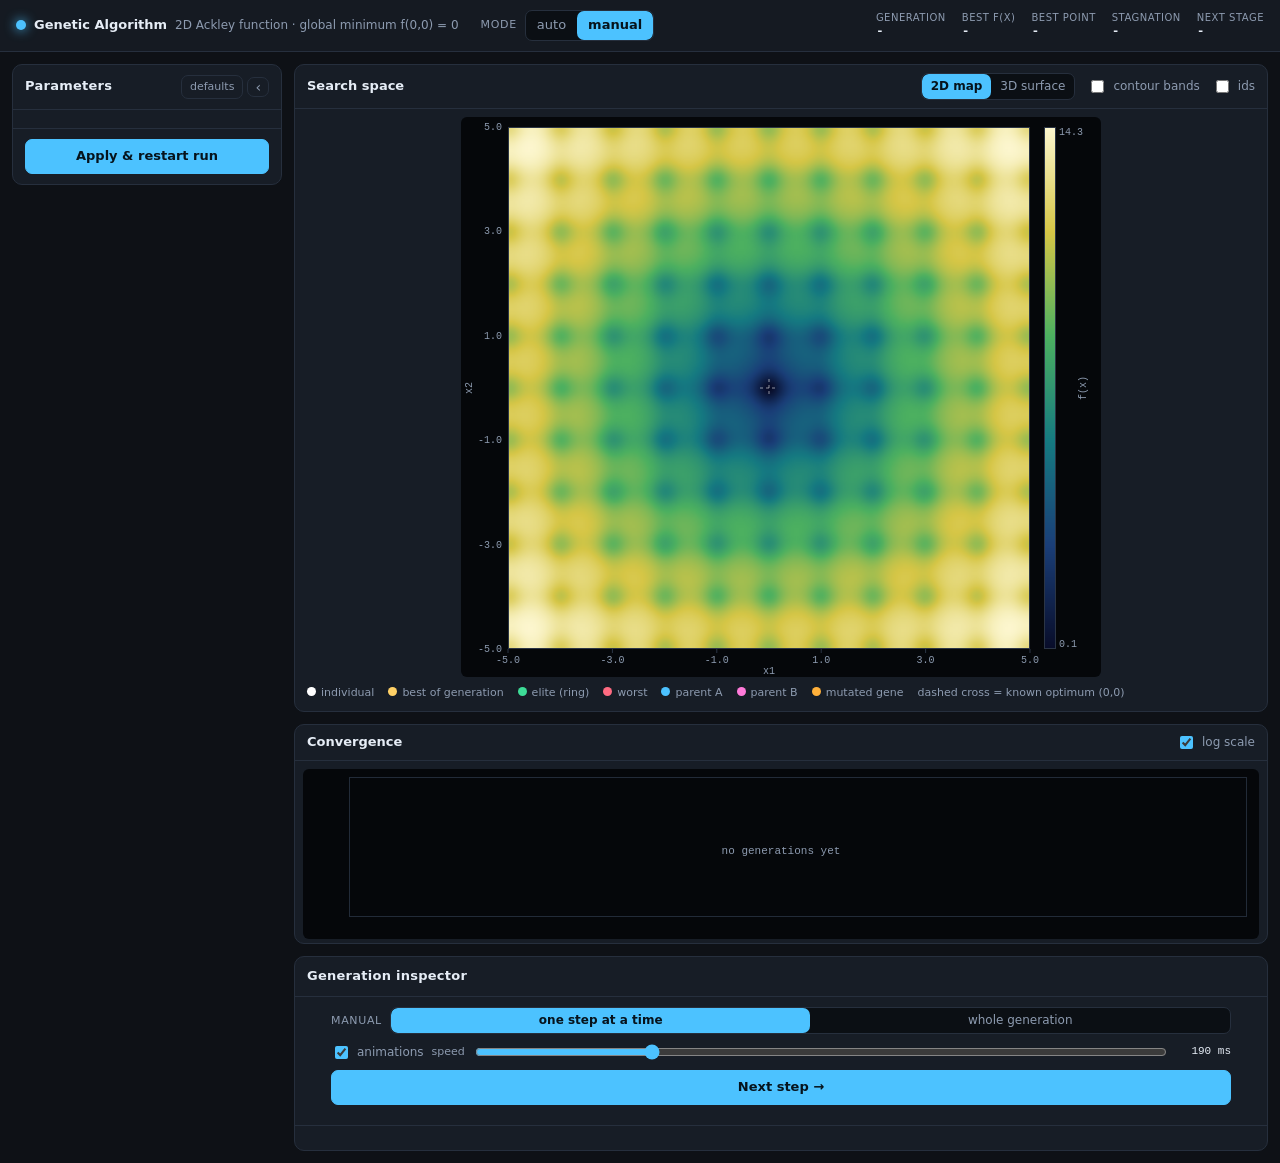
==== ga-web/static/index.html @ c939bd0e "Initial commit" ====
<!DOCTYPE html>
<html lang="en">
<head>
<meta charset="utf-8">
<meta name="viewport" content="width=device-width, initial-scale=1">
<title>GA Visualizer - 2D Ackley Function</title>
<link rel="icon" href="data:image/svg+xml,<svg xmlns='http://www.w3.org/2000/svg' viewBox='0 0 32 32'><circle cx='16' cy='16' r='13' fill='%234cc2ff'/><circle cx='16' cy='16' r='4' fill='%230e1116'/></svg>">
<link rel="stylesheet" href="css/style.css">
</head>
<body>

<!-- ===================== top bar ===================== -->
<header class="topbar">
  <div class="brand">
    <span class="dot"></span>
    <strong>Genetic Algorithm</strong>
    <span class="sub">2D Ackley function &middot; global minimum f(0,0) = 0</span>
  </div>

  <div class="modes">
    <span class="label">mode</span>
    <div class="seg" id="mode-switch">
      <button data-mode="auto">auto</button>
      <button data-mode="manual" class="on">manual</button>
    </div>
  </div>

  <div class="readouts">
    <div class="ro"><span>generation</span><b id="ro-gen">-</b></div>
    <div class="ro"><span>best f(x)</span><b id="ro-best">-</b></div>
    <div class="ro"><span>best point</span><b id="ro-point">-</b></div>
    <div class="ro"><span>stagnation</span><b id="ro-stag">-</b></div>
    <div class="ro"><span>next stage</span><b id="ro-stage">-</b></div>
  </div>
</header>

<div id="banner" class="banner hidden"></div>

<!-- ===================== layout ===================== -->
<div class="layout">

  <!-- ---------- left: parameters ---------- -->
  <aside class="side left" id="side-left">
    <div class="side-head">
      <h2>Parameters</h2>
      <div class="head-tools">
        <button id="btn-reset-params" class="mini">defaults</button>
        <button id="btn-collapse" class="mini icon" title="hide the parameter panel">&lsaquo;</button>
      </div>
    </div>
    <div id="params"></div>
    <div class="side-foot">
      <div id="dirty" class="dirty hidden">parameters changed</div>
      <button id="btn-restart" class="primary wide">Apply &amp; restart run</button>
    </div>

    <!-- shown instead of everything above while the panel is collapsed -->
    <button id="btn-expand" class="rail" title="show the parameter panel">
      &rsaquo;<span>parameters</span>
    </button>
  </aside>

  <!-- ---------- middle: the picture ---------- -->
  <main class="main">

    <section class="card">
      <div class="card-head">
        <h2>Search space</h2>
        <div class="tools">
          <div class="seg small" id="view-switch">
            <button data-view="2d" class="on">2D map</button>
            <button data-view="3d">3D surface</button>
          </div>
          <label class="chk"><input type="checkbox" id="chk-bands"> contour bands</label>
          <label class="chk"><input type="checkbox" id="chk-ids"> ids</label>
        </div>
      </div>
      <div class="canvas-wrap">
        <canvas id="landscape"></canvas>
        <div id="hint3d" class="hint hidden">drag to rotate &middot; wheel to zoom</div>
      </div>
      <div class="legend" id="legend"></div>
    </section>

    <section class="card">
      <div class="card-head">
        <h2>Convergence</h2>
        <div class="tools">
          <label class="chk"><input type="checkbox" id="chk-log" checked> log scale</label>
        </div>
      </div>
      <div class="canvas-wrap chart">
        <canvas id="chart"></canvas>
      </div>
    </section>

  </main>

  <!-- ---------- right: what happens inside one generation ---------- -->
  <aside class="side right">

    <div class="side-head">
      <h2>Generation inspector</h2>
    </div>

    <!-- run controls -->
    <div class="controls">

      <div id="manual-controls">
        <div class="row">
          <span class="label">manual</span>
          <div class="seg small grow" id="manual-switch">
            <button data-sub="step" class="on">one step at a time</button>
            <button data-sub="generation">whole generation</button>
          </div>
        </div>

        <div class="row" id="anim-row">
          <label class="chk"><input type="checkbox" id="chk-anim" checked> animations</label>
          <label class="rng grow">speed
            <input type="range" id="rng-speed" min="20" max="700" step="10" value="190">
            <output id="out-speed">190 ms</output>
          </label>
        </div>

        <div class="row">
          <button id="btn-step" class="primary grow">Next step &rarr;</button>
          <button id="btn-skip" class="ghost hidden">skip animation</button>
        </div>

        <div class="stagebar" id="stagebar"></div>
      </div>

      <div id="auto-controls" class="hidden">
        <div class="row">
          <button id="btn-play" class="primary grow">Play</button>
          <button id="btn-one" class="ghost">+1 gen</button>
        </div>
        <div class="row">
          <label class="rng grow">generations per second
            <input type="range" id="rng-fps" min="1" max="60" step="1" value="12">
            <output id="out-fps">12</output>
          </label>
        </div>
      </div>

    </div>

    <div id="inspector"></div>
  </aside>

</div>

<script src="js/ackley.js"></script>
<script src="js/landscape.js"></script>
<script src="js/chart.js"></script>
<script src="js/stages.js"></script>
<script src="js/app.js"></script>
</body>
</html>
---- ga-web/static/css/style.css ----
/* =========================================================================
   GA Ackley visualizer - styling
   Dark theme, three columns: parameters | picture | generation inspector
   ========================================================================= */

:root {
  --bg:        #0e1116;
  --bg-soft:   #151a22;
  --bg-card:   #171d26;
  --line:      #262f3d;
  --text:      #e6edf6;
  --muted:     #8d9bb0;
  --accent:    #4cc2ff;
  --accent-2:  #ffd166;
  --good:      #3ddc97;
  --bad:       #ff6b81;
  --parent-a:  #4cc2ff;
  --parent-b:  #ff7ad9;
  --mut:       #ffb03a;
}

* { box-sizing: border-box; }

html, body {
  margin: 0;
  height: 100%;
  background: var(--bg);
  color: var(--text);
  font: 13px/1.45 "Segoe UI", system-ui, -apple-system, sans-serif;
}

b, strong { font-weight: 600; }

.mono, .num {
  font-family: "Cascadia Mono", Consolas, "Courier New", monospace;
  font-variant-numeric: tabular-nums;
}

.hidden { display: none !important; }

/* ---------------------------- top bar ---------------------------------- */

.topbar {
  display: flex;
  align-items: center;
  gap: 22px;
  padding: 10px 16px;
  background: var(--bg-soft);
  border-bottom: 1px solid var(--line);
  flex-wrap: wrap;
}

.brand { display: flex; align-items: baseline; gap: 8px; }
.brand .dot {
  width: 10px; height: 10px; border-radius: 50%;
  background: var(--accent);
  box-shadow: 0 0 12px var(--accent);
  align-self: center;
}
.brand .sub { color: var(--muted); font-size: 12px; }

.modes { display: flex; align-items: center; gap: 8px; }
.label { color: var(--muted); font-size: 11px; text-transform: uppercase; letter-spacing: .06em; }

.readouts { display: flex; gap: 16px; margin-left: auto; flex-wrap: wrap; }
.ro { display: flex; flex-direction: column; line-height: 1.2; }
.ro span { color: var(--muted); font-size: 10px; text-transform: uppercase; letter-spacing: .05em; }
.ro b {
  font-family: "Cascadia Mono", Consolas, monospace;
  font-size: 13px;
  font-variant-numeric: tabular-nums;
}

/* segmented buttons */
.seg { display: inline-flex; background: #0b0f14; border: 1px solid var(--line); border-radius: 7px; overflow: hidden; }
.seg button {
  background: none; border: 0; color: var(--muted);
  padding: 5px 11px; font: inherit; cursor: pointer;
}
.seg button.on { background: var(--accent); color: #06131c; font-weight: 600; }
.seg.small button { padding: 4px 9px; font-size: 12px; }
.seg.grow { flex: 1; }
.seg.grow button { flex: 1; }

/* banner for stop messages */
.banner {
  padding: 8px 16px;
  background: #23301f;
  border-bottom: 1px solid #3c5233;
  color: #cdeec0;
  font-size: 12px;
}
.banner.warn { background: #33261c; border-color: #55402c; color: #ffd9b0; }

/* ---------------------------- layout ---------------------------------- */

/* three columns: parameters | picture | inspector.
   Columns 2 and 3 share whatever space the parameter panel gives back when
   it is collapsed, the picture taking the larger share. */
.layout {
  display: grid;
  grid-template-columns: 290px minmax(420px, 700px) minmax(430px, 1fr);
  gap: 12px;
  padding: 12px;
  align-items: start;
}

.side {
  background: var(--bg-card);
  border: 1px solid var(--line);
  border-radius: 10px;
  position: sticky;
  top: 12px;
  max-height: calc(100vh - 90px);
  display: flex;
  flex-direction: column;
  overflow: hidden;
}

.side-head {
  display: flex; align-items: center; justify-content: space-between;
  padding: 10px 12px; border-bottom: 1px solid var(--line);
}
.side-head h2 { margin: 0; font-size: 13px; letter-spacing: .02em; }

#params { overflow-y: auto; padding: 6px 12px 12px; }
.side-foot { padding: 10px 12px; border-top: 1px solid var(--line); }

.main { display: flex; flex-direction: column; gap: 12px; min-width: 0; }

.card {
  background: var(--bg-card);
  border: 1px solid var(--line);
  border-radius: 10px;
  overflow: hidden;
}
.card-head {
  display: flex; align-items: center; justify-content: space-between;
  gap: 10px; padding: 8px 12px; border-bottom: 1px solid var(--line);
}
.card-head h2 { margin: 0; font-size: 13px; }
.tools { display: flex; align-items: center; gap: 12px; flex-wrap: wrap; }

.canvas-wrap { position: relative; padding: 8px; }
.canvas-wrap canvas { width: 100%; display: block; border-radius: 6px; }
/* the search space is square, so the canvas is capped and centred instead of
   stretching into a wide box with empty margins */
#landscape {
  height: 560px; max-width: 640px; margin: 0 auto;
  background: #05070a; cursor: crosshair;
}
.canvas-wrap.chart { padding: 8px 8px 4px; }
#chart { height: 170px; background: #05070a; }

.hint {
  position: absolute; right: 16px; bottom: 16px;
  background: rgba(5,7,10,.72); border: 1px solid var(--line);
  padding: 3px 8px; border-radius: 5px; font-size: 11px; color: var(--muted);
}

.legend {
  display: flex; gap: 14px; flex-wrap: wrap;
  padding: 0 12px 10px; font-size: 11px; color: var(--muted);
}
.legend i { display: inline-block; width: 9px; height: 9px; border-radius: 50%; margin-right: 5px; vertical-align: 0; }

/* ---------------------------- controls -------------------------------- */

.controls { padding: 10px 12px; border-bottom: 1px solid var(--line); }
.row { display: flex; align-items: center; gap: 8px; margin-bottom: 8px; flex-wrap: wrap; }
.row:last-child { margin-bottom: 0; }
.grow { flex: 1; }

button {
  font: inherit; cursor: pointer; border-radius: 7px;
  border: 1px solid var(--line); background: #1d2530; color: var(--text);
  padding: 7px 12px;
}
button:hover { border-color: #3a4657; }
button:disabled { opacity: .45; cursor: not-allowed; }
button.primary { background: var(--accent); border-color: var(--accent); color: #06131c; font-weight: 600; }
button.primary:hover { filter: brightness(1.08); }
button.ghost { background: transparent; color: var(--muted); }
button.wide { width: 100%; }
button.mini { padding: 3px 8px; font-size: 11px; background: transparent; color: var(--muted); }

.chk { display: inline-flex; align-items: center; gap: 6px; font-size: 12px; color: var(--muted); cursor: pointer; }
.chk input { accent-color: var(--accent); }

.rng { display: flex; align-items: center; gap: 8px; font-size: 11px; color: var(--muted); }
.rng input[type=range] { flex: 1; accent-color: var(--accent); min-width: 70px; }
.rng output { font-family: Consolas, monospace; color: var(--text); min-width: 54px; text-align: right; }

.dirty { color: var(--accent-2); font-size: 11px; margin-bottom: 6px; }

/* parameter fields */
.pgroup { margin-top: 12px; }
.pgroup > h3 {
  margin: 0 0 6px; font-size: 10px; letter-spacing: .09em;
  text-transform: uppercase; color: var(--muted);
  border-bottom: 1px solid var(--line); padding-bottom: 4px;
}
.field { margin-bottom: 9px; }
.field .top { display: flex; justify-content: space-between; align-items: baseline; gap: 6px; }
.field .name { font-size: 12px; }
.field .val { font-family: Consolas, monospace; font-size: 12px; color: var(--accent); }
.field input[type=range] { width: 100%; accent-color: var(--accent); margin: 2px 0 0; }
.field select, .field input[type=number] {
  width: 100%; margin-top: 3px; padding: 5px 7px;
  background: #0b0f14; color: var(--text);
  border: 1px solid var(--line); border-radius: 6px; font: inherit;
}
.field .note { color: var(--muted); font-size: 10.5px; margin-top: 2px; }
.field.locked .val { color: var(--muted); }
.seedrow { display: flex; gap: 6px; align-items: center; }
.seedrow input[type=number] { flex: 1; }

/* ---------------------------- stage bar ------------------------------- */

.stagebar { display: flex; gap: 4px; margin-top: 10px; }
.stagebar div {
  flex: 1; text-align: center; font-size: 10px; padding: 4px 2px;
  border: 1px solid var(--line); border-radius: 5px; color: var(--muted);
  text-transform: uppercase; letter-spacing: .03em;
}
.stagebar div.done { border-color: #2c4a3a; color: var(--good); }
.stagebar div.now  { border-color: var(--accent); color: var(--accent); background: #0f2431; }

/* ---------------------------- inspector ------------------------------- */

#inspector { overflow-y: auto; padding: 12px; }
/* the inspector can get wide on a big screen, so keep the panels readable */
#inspector .stage, .controls > div { max-width: 900px; margin-left: auto; margin-right: auto; }

.stage {
  border: 1px solid var(--line); border-radius: 9px;
  margin-bottom: 12px; overflow: hidden; background: #131821;
}
.stage > header {
  display: flex; align-items: center; gap: 8px;
  padding: 7px 10px; background: #1a2130; border-bottom: 1px solid var(--line);
}
.stage > header .n {
  width: 18px; height: 18px; border-radius: 50%;
  background: var(--accent); color: #06131c;
  font-size: 11px; font-weight: 700; display: grid; place-items: center;
}
.stage > header h3 { margin: 0; font-size: 12.5px; }
.stage > header .tag { margin-left: auto; font-size: 11px; color: var(--muted); }
.stage .body { padding: 9px 10px; }
.stage .explain { color: var(--muted); font-size: 11.5px; margin: 0 0 8px; }

.kv { display: flex; flex-wrap: wrap; gap: 6px 14px; margin-bottom: 8px; }
.kv div { font-size: 11.5px; color: var(--muted); }
.kv div b { color: var(--text); font-family: Consolas, monospace; margin-left: 4px; }

/* tables */
table.grid { width: 100%; border-collapse: collapse; font-size: 11.5px; }
table.grid th, table.grid td {
  text-align: right; padding: 2px 5px; border-bottom: 1px solid #1e2632;
  font-family: Consolas, monospace;
}
table.grid th { color: var(--muted); font-weight: 500; font-family: inherit; text-align: right; }
table.grid td.l, table.grid th.l { text-align: left; }
table.grid tr.best td { background: #2a2410; color: var(--accent-2); }
table.grid tr.worst td { background: #2c1a1f; color: var(--bad); }
table.grid tr.elite td { box-shadow: inset 2px 0 0 var(--good); }
table.grid tr.hit td { background: #10293a; }
.scroll { max-height: 190px; overflow-y: auto; border: 1px solid var(--line); border-radius: 6px; }

.bar { height: 6px; background: #0b0f14; border-radius: 3px; overflow: hidden; min-width: 40px; }
.bar > i { display: block; height: 100%; background: var(--accent); transition: width .25s; }

/* ---- roulette tape ---- */
.tape-box { margin: 4px 0 10px; }
.tape {
  position: relative; height: 34px; border: 1px solid var(--line);
  border-radius: 6px; background: #0b0f14; overflow: hidden; display: flex;
}
.tape .seg-i { height: 100%; border-right: 1px solid #0b0f14; transition: filter .15s, background .15s; }
.tape .seg-i.hit { background: var(--accent-2) !important; filter: brightness(1.4); }
.tape .seg-i.cold { filter: grayscale(1) brightness(.4); }
.tape-head {
  position: absolute; top: 0; bottom: 0; width: 2px;
  background: #fff; box-shadow: 0 0 8px #fff;
  transition: left .18s cubic-bezier(.3,.9,.3,1);
}
.tape-head::before {
  content: ''; position: absolute; top: 0; left: -4px;
  border-left: 5px solid transparent; border-right: 5px solid transparent;
  border-top: 7px solid #fff;
}
.tape-scale { display: flex; justify-content: space-between; font-size: 10px; color: var(--muted); margin-top: 3px; }
.spinline { font-family: Consolas, monospace; font-size: 11.5px; margin-bottom: 6px; }
.spinline b { color: var(--accent-2); }

.poolwrap { display: flex; flex-wrap: wrap; gap: 3px; }
.chip {
  font-family: Consolas, monospace; font-size: 11px;
  border: 1px solid var(--line); border-radius: 5px; padding: 1px 5px;
  background: #0f141c; color: var(--muted);
}
.chip.fresh { animation: pop .3s ease-out; border-color: var(--accent-2); color: var(--accent-2); }
@keyframes pop { from { transform: scale(.4); opacity: 0; } to { transform: scale(1); opacity: 1; } }

/* ---- gene chips / crossover ---- */
.pairbox { border: 1px solid var(--line); border-radius: 8px; padding: 8px; margin-bottom: 8px; background: #10151d; }
.pairbox.now { border-color: var(--accent); box-shadow: 0 0 0 1px rgba(76,194,255,.25); }
.pairhead { display: flex; align-items: center; gap: 8px; font-size: 11.5px; color: var(--muted); margin-bottom: 6px; }
.pairhead .dice { font-family: Consolas, monospace; }
.pairhead .yes { color: var(--good); }
.pairhead .no { color: var(--bad); }

.crow { display: flex; align-items: center; gap: 6px; margin-bottom: 4px; }
.crow .who { width: 62px; font-size: 11px; color: var(--muted); }
.genes { display: flex; gap: 4px; position: relative; }
.gene {
  font-family: Consolas, monospace; font-size: 11.5px;
  padding: 3px 7px; border-radius: 5px; min-width: 74px; text-align: right;
  border: 1px solid var(--line); background: #0b0f14;
  transition: transform .3s, background .3s, border-color .3s;
}
.gene.from-a { border-color: var(--parent-a); color: var(--parent-a); }
.gene.from-b { border-color: var(--parent-b); color: var(--parent-b); }
.gene.fly { animation: fly .35s ease-out; }
@keyframes fly { from { transform: translateY(-16px) scale(.9); opacity: .2; } to { transform: none; opacity: 1; } }
.cut {
  width: 0; border-left: 2px dashed var(--accent-2); margin: 0 1px;
  align-self: stretch; animation: grow .25s ease-out;
}
@keyframes grow { from { opacity: 0; transform: scaleY(.2); } to { opacity: 1; transform: none; } }

/* ---- mutation ---- */
.mrow { display: flex; align-items: center; gap: 6px; margin-bottom: 3px; font-size: 11.5px; padding: 0 4px; }
.mrow .who { width: 56px; color: var(--muted); font-family: Consolas, monospace; }
.mgene { display: flex; align-items: center; gap: 4px; }
.mgene .gene { min-width: 62px; }
.mrow .roll { width: 74px; color: var(--muted); font-family: Consolas, monospace; font-size: 10.5px; }
.gene.mutating { animation: shake .35s; background: #3a2a10; border-color: var(--mut); color: var(--mut); }
@keyframes shake {
  0%,100% { transform: translateX(0); }
  25% { transform: translateX(-3px); }
  75% { transform: translateX(3px); }
}
.gene.mutated { border-color: var(--mut); color: var(--mut); }
.badge { font-size: 10px; padding: 1px 5px; border-radius: 4px; border: 1px solid var(--line); color: var(--muted); }
.badge.mut { border-color: var(--mut); color: var(--mut); }
.badge.oob { border-color: var(--bad); color: var(--bad); }
.badge.ok { border-color: var(--good); color: var(--good); }

.swapline { display: flex; align-items: center; gap: 8px; font-family: Consolas, monospace; font-size: 11.5px; margin: 4px 0; }
.arrow { color: var(--accent-2); }

.empty { color: var(--muted); font-size: 12px; padding: 18px 8px; text-align: center; }

/* ------------------- collapsing the parameter panel -------------------- */

.head-tools { display: flex; align-items: center; gap: 4px; }
button.mini.icon { padding: 2px 7px; font-size: 14px; line-height: 1; }

/* the thin strip that replaces the panel when it is collapsed */
.rail { display: none; }

body.side-collapsed .layout {
  grid-template-columns: 30px minmax(420px, 700px) minmax(430px, 1fr);
}
body.side-collapsed #side-left > *:not(.rail) { display: none; }
/* the whole strip is the click target, so make it fill the column */
body.side-collapsed #side-left { overflow: visible; height: calc(100vh - 96px); }
body.side-collapsed .rail {
  display: flex; flex-direction: column; align-items: center; gap: 10px;
  width: 100%; height: 100%; min-height: 220px; padding: 10px 0;
  background: none; border: 0; border-radius: 10px;
  color: var(--muted); font-size: 14px; cursor: pointer;
}
body.side-collapsed .rail:hover { background: #1b2230; color: var(--text); }
body.side-collapsed .rail span {
  writing-mode: vertical-rl; text-orientation: mixed;
  font-size: 10px; letter-spacing: .14em; text-transform: uppercase;
}

/* ---------------------------- narrow screens -------------------------- */

/* The inspector stays in the middle column instead of spanning the whole
   width - a full-width row would end up underneath the sticky panel on the
   left and get covered by it. */
@media (max-width: 1400px) {
  .layout { grid-template-columns: 270px minmax(380px, 1fr); }
  body.side-collapsed .layout { grid-template-columns: 30px minmax(380px, 1fr); }
  .side.right { grid-column: 2; position: static; max-height: none; }
  body.side-collapsed .side.right { grid-column: 2; }
  #inspector { max-height: 760px; }
}
@media (max-width: 900px) {
  .layout, body.side-collapsed .layout { grid-template-columns: 1fr; }
  .side, .side.right { position: static; max-height: none; grid-column: 1; }
  #params { max-height: 320px; }
  body.side-collapsed #side-left { height: auto; }
  body.side-collapsed .rail { min-height: 0; flex-direction: row; }
  body.side-collapsed .rail span { writing-mode: horizontal-tb; }
}
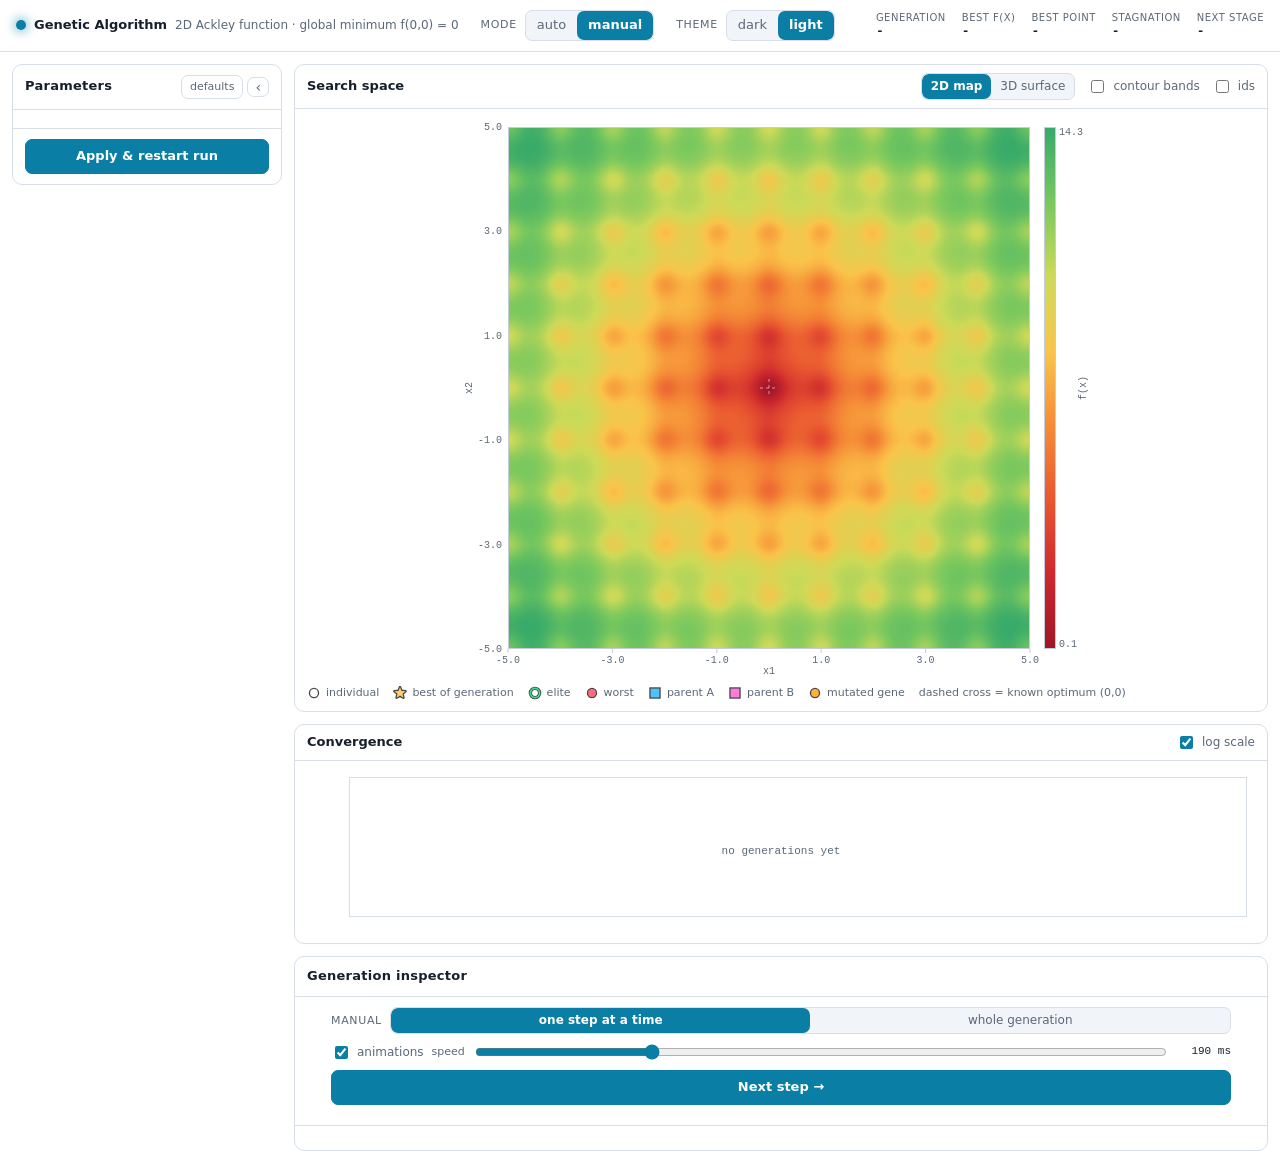
==== commit 5bd5d074: "web updated" ====
--- a/ga-web/static/index.html
+++ b/ga-web/static/index.html
@@ -22,6 +22,14 @@
     <div class="seg" id="mode-switch">
       <button data-mode="auto">auto</button>
       <button data-mode="manual" class="on">manual</button>
+    </div>
+  </div>
+
+  <div class="modes">
+    <span class="label">theme</span>
+    <div class="seg" id="theme-switch">
+      <button data-theme="dark">dark</button>
+      <button data-theme="light">light</button>
     </div>
   </div>
 
@@ -77,7 +85,7 @@
       </div>
       <div class="canvas-wrap">
         <canvas id="landscape"></canvas>
-        <div id="hint3d" class="hint hidden">drag to rotate &middot; wheel to zoom</div>
+        <div id="hint3d" class="hint hidden">drag to rotate &middot; wheel to zoom &middot; double-click to reset</div>
       </div>
       <div class="legend" id="legend"></div>
     </section>
@@ -151,6 +159,7 @@
 
 </div>
 
+<script src="js/theme.js"></script>
 <script src="js/ackley.js"></script>
 <script src="js/landscape.js"></script>
 <script src="js/chart.js"></script>
--- a/ga-web/static/css/style.css
+++ b/ga-web/static/css/style.css
@@ -1,22 +1,146 @@
 /* =========================================================================
    GA Ackley visualizer - styling
-   Dark theme, three columns: parameters | picture | generation inspector
+   Three columns: parameters | picture | generation inspector
+
+   Two themes, picked with the switch in the top bar. Everything that has a
+   colour goes through a custom property below, including the bits drawn on
+   the two canvases - landscape.js and chart.js read these same properties
+   rather than keeping a second copy of the palette.
    ========================================================================= */
 
 :root {
-  --bg:        #0e1116;
-  --bg-soft:   #151a22;
-  --bg-card:   #171d26;
-  --line:      #262f3d;
-  --text:      #e6edf6;
-  --muted:     #8d9bb0;
-  --accent:    #4cc2ff;
-  --accent-2:  #ffd166;
-  --good:      #3ddc97;
-  --bad:       #ff6b81;
-  --parent-a:  #4cc2ff;
-  --parent-b:  #ff7ad9;
-  --mut:       #ffb03a;
+  /* ---- surfaces and text ---- */
+  --bg:          #0e1116;
+  --bg-soft:     #151a22;
+  --bg-card:     #171d26;
+  --bg-box:      #131821;
+  --bg-box-head: #1a2130;
+  --bg-note:     #0f141c;
+  --bg-pair:     #10151d;
+  --sunken:      #0b0f14;
+  --btn:         #1d2530;
+  --btn-hover:   #1b2230;
+  --canvas-bg:   #05070a;
+  --line:        #262f3d;
+  --line-soft:   #1e2632;
+  --line-strong: #3a4657;
+  --text:        #e6edf6;
+  --muted:       #8d9bb0;
+  --on-accent:   #06131c;
+
+  /* ---- meaning ---- */
+  --accent:      #4cc2ff;
+  --accent-2:    #ffd166;
+  --good:        #3ddc97;
+  --bad:         #ff6b81;
+  --parent-a:    #4cc2ff;
+  --parent-b:    #ff7ad9;
+  --mut:         #ffb03a;
+  --accent-soft: #0f2431;
+  --good-soft:   #2c4a3a;
+  --mut-soft:    #3a2a10;
+  --row-best:    #2a2410;
+  --row-worst:   #2c1a1f;
+  --row-hit:     #10293a;
+  --pointer:     #ffffff;
+  --banner-bg:   #23301f;
+  --banner-line: #3c5233;
+  --banner-text: #cdeec0;
+  --warn-bg:     #33261c;
+  --warn-line:   #55402c;
+  --warn-text:   #ffd9b0;
+  --hint-bg:     rgba(5,7,10,.72);
+  --accent-glow: rgba(76,194,255,.25);
+
+  /* ---- canvas furniture (read from JavaScript) ---- */
+  --c-frame:       #2b3545;
+  --c-label:       #8d9bb0;
+  --c-3d-top:      #111a28;
+  --c-3d-bottom:   #0a0e16;
+  --c-floor:       rgba(150,175,210,.13);
+  --c-plate:       rgba(10,14,22,.72);
+  --c-axis-x1:     #e8564f;
+  --c-axis-x2:     #5b8cff;
+  --c-axis-z:      #2ad1bd;
+  --c-stem:        rgba(255,255,255,.09);
+  --c-stem-best:   rgba(255,209,102,.30);
+  --c-shadow:      rgba(255,255,255,.22);
+  --c-origin:      #ffffff;
+  --c-origin-line: rgba(255,255,255,.42);
+  --c-origin-glow: 255,255,255;
+  --c-origin-text: rgba(255,255,255,.78);
+  --c-chart-frame: #222b38;
+  --c-chart-guide: rgba(255,255,255,.05);
+  --c-chart-label: #6c7a8d;
+  --c-series-best: #4cc2ff;
+  --c-series-avg:  #ff9f45;
+}
+
+/* Light theme: every panel goes white, and the colours that carry meaning
+   are darkened enough to stay readable on it. */
+:root[data-theme="light"] {
+  --bg:          #ffffff;
+  --bg-soft:     #ffffff;
+  --bg-card:     #ffffff;
+  --bg-box:      #ffffff;
+  --bg-box-head: #f5f7fa;
+  --bg-note:     #f8fafc;
+  --bg-pair:     #ffffff;
+  --sunken:      #f1f4f8;
+  --btn:         #ffffff;
+  --btn-hover:   #eef2f7;
+  --canvas-bg:   #ffffff;
+  --line:        #d7dee8;
+  --line-soft:   #e9eef4;
+  --line-strong: #aab6c6;
+  --text:        #16202c;
+  --muted:       #5b6878;
+  --on-accent:   #ffffff;
+
+  --accent:      #0a7ea4;
+  --accent-2:    #a06c00;
+  --good:        #0a8f57;
+  --bad:         #cf2f3f;
+  --parent-a:    #0a7ea4;
+  --parent-b:    #b8318f;
+  --mut:         #a85f00;
+  --accent-soft: #e3f3fa;
+  --good-soft:   #a9ddc3;
+  --mut-soft:    #fbeed6;
+  --row-best:    #fdf3d8;
+  --row-worst:   #fde3e6;
+  --row-hit:     #e0f0fa;
+  --pointer:     #16202c;
+  --banner-bg:   #e8f6e4;
+  --banner-line: #b6dcab;
+  --banner-text: #245b18;
+  --warn-bg:     #fdefe0;
+  --warn-line:   #eccaa4;
+  --warn-text:   #8a4b12;
+  --hint-bg:     rgba(255,255,255,.88);
+  --accent-glow: rgba(10,126,164,.22);
+
+  --c-frame:       #c4ccd8;
+  --c-label:       #5b6878;
+  --c-3d-top:      #ffffff;
+  --c-3d-bottom:   #f4f7fb;
+  --c-floor:       rgba(30,50,80,.16);
+  --c-plate:       rgba(255,255,255,.86);
+  --c-axis-x1:     #cf3a30;
+  --c-axis-x2:     #2a5fd0;
+  --c-axis-z:      #0c8f80;
+  --c-stem:        rgba(25,40,60,.18);
+  --c-stem-best:   rgba(160,108,0,.45);
+  --c-shadow:      rgba(25,40,60,.30);
+  --c-origin:      #ffffff;          /* sits on the surface, not the page */
+  --c-origin-line: rgba(25,40,60,.45);
+  --c-origin-glow: 255,255,255;
+  --c-origin-text: rgba(22,32,44,.85);
+  --c-chart-frame: #d7dee8;
+  --c-chart-guide: rgba(25,40,60,.08);
+  --c-chart-label: #5b6878;
+  --c-series-best: #0a7ea4;
+  --c-series-avg:  #c4671a;
 }
 
 * { box-sizing: border-box; }
@@ -72,12 +196,12 @@
 }
 
 /* segmented buttons */
-.seg { display: inline-flex; background: #0b0f14; border: 1px solid var(--line); border-radius: 7px; overflow: hidden; }
+.seg { display: inline-flex; background: var(--sunken); border: 1px solid var(--line); border-radius: 7px; overflow: hidden; }
 .seg button {
   background: none; border: 0; color: var(--muted);
   padding: 5px 11px; font: inherit; cursor: pointer;
 }
-.seg button.on { background: var(--accent); color: #06131c; font-weight: 600; }
+.seg button.on { background: var(--accent); color: var(--on-accent); font-weight: 600; }
 .seg.small button { padding: 4px 9px; font-size: 12px; }
 .seg.grow { flex: 1; }
 .seg.grow button { flex: 1; }
@@ -85,12 +209,12 @@
 /* banner for stop messages */
 .banner {
   padding: 8px 16px;
-  background: #23301f;
-  border-bottom: 1px solid #3c5233;
-  color: #cdeec0;
+  background: var(--banner-bg);
+  border-bottom: 1px solid var(--banner-line);
+  color: var(--banner-text);
   font-size: 12px;
 }
-.banner.warn { background: #33261c; border-color: #55402c; color: #ffd9b0; }
+.banner.warn { background: var(--warn-bg); border-color: var(--warn-line); color: var(--warn-text); }
 
 /* ---------------------------- layout ---------------------------------- */
 
@@ -147,14 +271,14 @@
    stretching into a wide box with empty margins */
 #landscape {
   height: 560px; max-width: 640px; margin: 0 auto;
-  background: #05070a; cursor: crosshair;
+  background: var(--canvas-bg); cursor: crosshair;
 }
 .canvas-wrap.chart { padding: 8px 8px 4px; }
-#chart { height: 170px; background: #05070a; }
+#chart { height: 170px; background: var(--canvas-bg); }
 
 .hint {
   position: absolute; right: 16px; bottom: 16px;
-  background: rgba(5,7,10,.72); border: 1px solid var(--line);
+  background: var(--hint-bg); border: 1px solid var(--line);
   padding: 3px 8px; border-radius: 5px; font-size: 11px; color: var(--muted);
 }
 
@@ -163,6 +287,8 @@
   padding: 0 12px 10px; font-size: 11px; color: var(--muted);
 }
 .legend i { display: inline-block; width: 9px; height: 9px; border-radius: 50%; margin-right: 5px; vertical-align: 0; }
+.legend span { display: inline-flex; align-items: center; gap: 5px; }
+.legend svg { flex: none; }
 
 /* ---------------------------- controls -------------------------------- */
 
@@ -173,12 +299,12 @@
 
 button {
   font: inherit; cursor: pointer; border-radius: 7px;
-  border: 1px solid var(--line); background: #1d2530; color: var(--text);
+  border: 1px solid var(--line); background: var(--btn); color: var(--text);
   padding: 7px 12px;
 }
-button:hover { border-color: #3a4657; }
+button:hover { border-color: var(--line-strong); }
 button:disabled { opacity: .45; cursor: not-allowed; }
-button.primary { background: var(--accent); border-color: var(--accent); color: #06131c; font-weight: 600; }
+button.primary { background: var(--accent); border-color: var(--accent); color: var(--on-accent); font-weight: 600; }
 button.primary:hover { filter: brightness(1.08); }
 button.ghost { background: transparent; color: var(--muted); }
 button.wide { width: 100%; }
@@ -207,7 +333,7 @@
 .field input[type=range] { width: 100%; accent-color: var(--accent); margin: 2px 0 0; }
 .field select, .field input[type=number] {
   width: 100%; margin-top: 3px; padding: 5px 7px;
-  background: #0b0f14; color: var(--text);
+  background: var(--sunken); color: var(--text);
   border: 1px solid var(--line); border-radius: 6px; font: inherit;
 }
 .field .note { color: var(--muted); font-size: 10.5px; margin-top: 2px; }
@@ -223,8 +349,8 @@
   border: 1px solid var(--line); border-radius: 5px; color: var(--muted);
   text-transform: uppercase; letter-spacing: .03em;
 }
-.stagebar div.done { border-color: #2c4a3a; color: var(--good); }
-.stagebar div.now  { border-color: var(--accent); color: var(--accent); background: #0f2431; }
+.stagebar div.done { border-color: var(--good-soft); color: var(--good); }
+.stagebar div.now  { border-color: var(--accent); color: var(--accent); background: var(--accent-soft); }
 
 /* ---------------------------- inspector ------------------------------- */
 
@@ -234,15 +360,15 @@
 
 .stage {
   border: 1px solid var(--line); border-radius: 9px;
-  margin-bottom: 12px; overflow: hidden; background: #131821;
+  margin-bottom: 12px; overflow: hidden; background: var(--bg-box);
 }
 .stage > header {
   display: flex; align-items: center; gap: 8px;
-  padding: 7px 10px; background: #1a2130; border-bottom: 1px solid var(--line);
+  padding: 7px 10px; background: var(--bg-box-head); border-bottom: 1px solid var(--line);
 }
 .stage > header .n {
   width: 18px; height: 18px; border-radius: 50%;
-  background: var(--accent); color: #06131c;
+  background: var(--accent); color: var(--on-accent);
   font-size: 11px; font-weight: 700; display: grid; place-items: center;
 }
 .stage > header h3 { margin: 0; font-size: 12.5px; }
@@ -257,38 +383,38 @@
 /* tables */
 table.grid { width: 100%; border-collapse: collapse; font-size: 11.5px; }
 table.grid th, table.grid td {
-  text-align: right; padding: 2px 5px; border-bottom: 1px solid #1e2632;
+  text-align: right; padding: 2px 5px; border-bottom: 1px solid var(--line-soft);
   font-family: Consolas, monospace;
 }
 table.grid th { color: var(--muted); font-weight: 500; font-family: inherit; text-align: right; }
 table.grid td.l, table.grid th.l { text-align: left; }
-table.grid tr.best td { background: #2a2410; color: var(--accent-2); }
-table.grid tr.worst td { background: #2c1a1f; color: var(--bad); }
+table.grid tr.best td { background: var(--row-best); color: var(--accent-2); }
+table.grid tr.worst td { background: var(--row-worst); color: var(--bad); }
 table.grid tr.elite td { box-shadow: inset 2px 0 0 var(--good); }
-table.grid tr.hit td { background: #10293a; }
+table.grid tr.hit td { background: var(--row-hit); }
 .scroll { max-height: 190px; overflow-y: auto; border: 1px solid var(--line); border-radius: 6px; }
 
-.bar { height: 6px; background: #0b0f14; border-radius: 3px; overflow: hidden; min-width: 40px; }
+.bar { height: 6px; background: var(--sunken); border-radius: 3px; overflow: hidden; min-width: 40px; }
 .bar > i { display: block; height: 100%; background: var(--accent); transition: width .25s; }
 
 /* ---- roulette tape ---- */
 .tape-box { margin: 4px 0 10px; }
 .tape {
   position: relative; height: 34px; border: 1px solid var(--line);
-  border-radius: 6px; background: #0b0f14; overflow: hidden; display: flex;
-}
-.tape .seg-i { height: 100%; border-right: 1px solid #0b0f14; transition: filter .15s, background .15s; }
+  border-radius: 6px; background: var(--sunken); overflow: hidden; display: flex;
+}
+.tape .seg-i { height: 100%; border-right: 1px solid var(--sunken); transition: filter .15s, background .15s; }
 .tape .seg-i.hit { background: var(--accent-2) !important; filter: brightness(1.4); }
 .tape .seg-i.cold { filter: grayscale(1) brightness(.4); }
 .tape-head {
   position: absolute; top: 0; bottom: 0; width: 2px;
-  background: #fff; box-shadow: 0 0 8px #fff;
+  background: var(--pointer); box-shadow: 0 0 8px var(--pointer);
   transition: left .18s cubic-bezier(.3,.9,.3,1);
 }
 .tape-head::before {
   content: ''; position: absolute; top: 0; left: -4px;
   border-left: 5px solid transparent; border-right: 5px solid transparent;
-  border-top: 7px solid #fff;
+  border-top: 7px solid var(--pointer);
 }
 .tape-scale { display: flex; justify-content: space-between; font-size: 10px; color: var(--muted); margin-top: 3px; }
 .spinline { font-family: Consolas, monospace; font-size: 11.5px; margin-bottom: 6px; }
@@ -298,14 +424,14 @@
 .chip {
   font-family: Consolas, monospace; font-size: 11px;
   border: 1px solid var(--line); border-radius: 5px; padding: 1px 5px;
-  background: #0f141c; color: var(--muted);
+  background: var(--bg-note); color: var(--muted);
 }
 .chip.fresh { animation: pop .3s ease-out; border-color: var(--accent-2); color: var(--accent-2); }
 @keyframes pop { from { transform: scale(.4); opacity: 0; } to { transform: scale(1); opacity: 1; } }
 
 /* ---- gene chips / crossover ---- */
-.pairbox { border: 1px solid var(--line); border-radius: 8px; padding: 8px; margin-bottom: 8px; background: #10151d; }
-.pairbox.now { border-color: var(--accent); box-shadow: 0 0 0 1px rgba(76,194,255,.25); }
+.pairbox { border: 1px solid var(--line); border-radius: 8px; padding: 8px; margin-bottom: 8px; background: var(--bg-pair); }
+.pairbox.now { border-color: var(--accent); box-shadow: 0 0 0 1px var(--accent-glow); }
 .pairhead { display: flex; align-items: center; gap: 8px; font-size: 11.5px; color: var(--muted); margin-bottom: 6px; }
 .pairhead .dice { font-family: Consolas, monospace; }
 .pairhead .yes { color: var(--good); }
@@ -317,7 +443,7 @@
 .gene {
   font-family: Consolas, monospace; font-size: 11.5px;
   padding: 3px 7px; border-radius: 5px; min-width: 74px; text-align: right;
-  border: 1px solid var(--line); background: #0b0f14;
+  border: 1px solid var(--line); background: var(--sunken);
   transition: transform .3s, background .3s, border-color .3s;
 }
 .gene.from-a { border-color: var(--parent-a); color: var(--parent-a); }
@@ -336,7 +462,7 @@
 .mgene { display: flex; align-items: center; gap: 4px; }
 .mgene .gene { min-width: 62px; }
 .mrow .roll { width: 74px; color: var(--muted); font-family: Consolas, monospace; font-size: 10.5px; }
-.gene.mutating { animation: shake .35s; background: #3a2a10; border-color: var(--mut); color: var(--mut); }
+.gene.mutating { animation: shake .35s; background: var(--mut-soft); border-color: var(--mut); color: var(--mut); }
 @keyframes shake {
   0%,100% { transform: translateX(0); }
   25% { transform: translateX(-3px); }
@@ -373,7 +499,7 @@
   background: none; border: 0; border-radius: 10px;
   color: var(--muted); font-size: 14px; cursor: pointer;
 }
-body.side-collapsed .rail:hover { background: #1b2230; color: var(--text); }
+body.side-collapsed .rail:hover { background: var(--btn-hover); color: var(--text); }
 body.side-collapsed .rail span {
   writing-mode: vertical-rl; text-orientation: mixed;
   font-size: 10px; letter-spacing: .14em; text-transform: uppercase;
